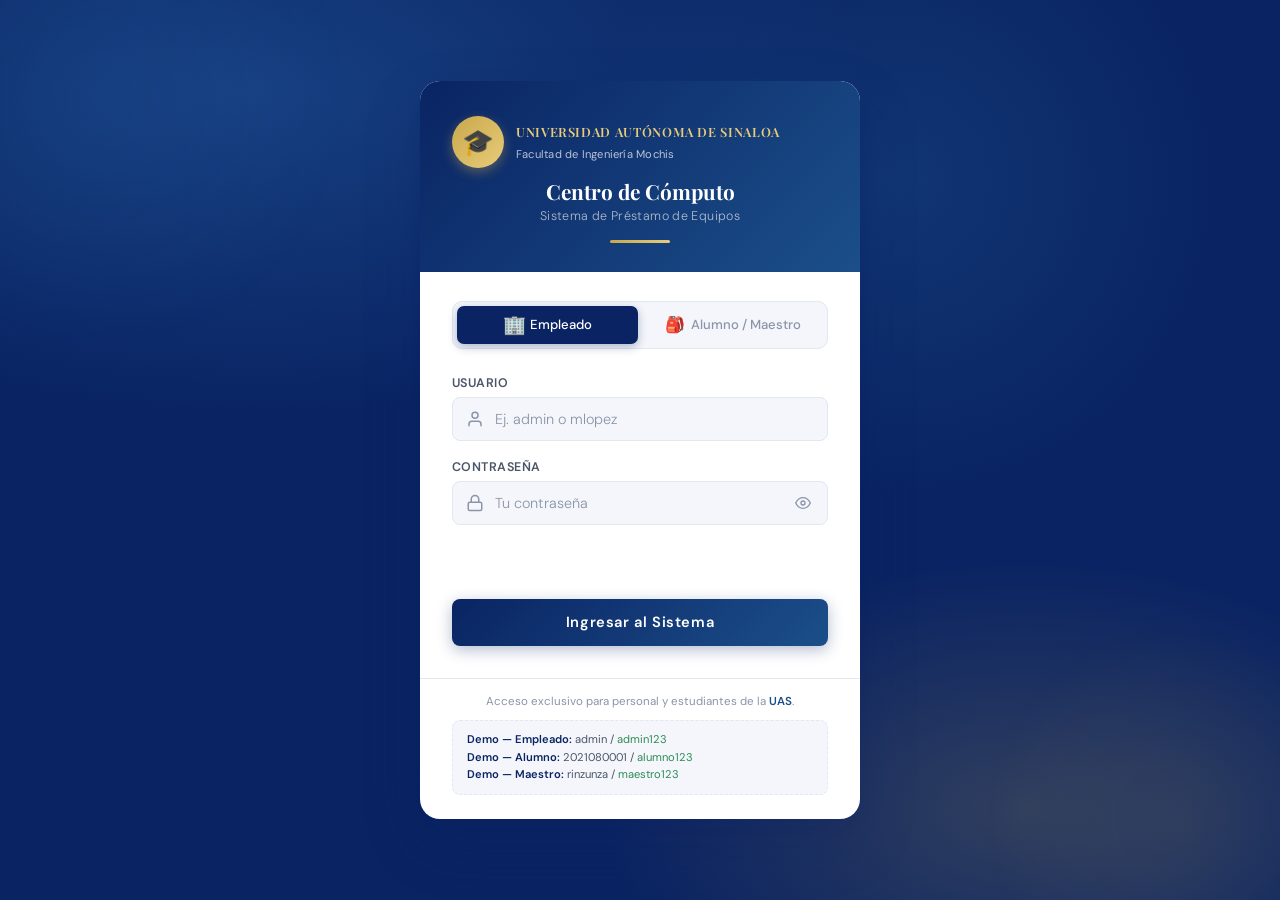
==== dashboard_empleado.html @ b7c156c4 "Initial commit" ====
<!DOCTYPE html>
<html lang="es">
<head>
  <meta charset="UTF-8" />
  <meta name="viewport" content="width=device-width, initial-scale=1.0" />
  <title>Dashboard Empleado | UAS — Préstamo de Equipos</title>
  <link rel="preconnect" href="https://fonts.googleapis.com" />
  <link href="https://fonts.googleapis.com/css2?family=DM+Sans:wght@300;400;500;600&family=Playfair+Display:wght@600;700&display=swap" rel="stylesheet" />
  <style>
    :root {
      --azul-oscuro: #0A2463;
      --azul-medio:  #1B4F8A;
      --dorado:      #C9A84C;
      --blanco:      #FFFFFF;
      --off-white:   #F4F6FB;
      --gris-medio:  #8A95A8;
    }
    *, *::before, *::after { box-sizing: border-box; margin: 0; padding: 0; }
    body {
      font-family: 'DM Sans', system-ui, sans-serif;
      background: var(--off-white);
      min-height: 100vh;
    }
    /* Barra de navegación */
    .topbar {
      background: linear-gradient(135deg, var(--azul-oscuro), var(--azul-medio));
      color: white;
      padding: 0 2rem;
      height: 64px;
      display: flex;
      align-items: center;
      justify-content: space-between;
      box-shadow: 0 2px 12px rgba(10,36,99,0.2);
    }
    .topbar-brand { display: flex; align-items: center; gap: 0.75rem; }
    .topbar-brand .escudo {
      width: 38px; height: 38px;
      background: linear-gradient(135deg, var(--dorado), #E8CC7A);
      border-radius: 50%;
      display: flex; align-items: center; justify-content: center;
      font-size: 1.2rem;
    }
    .topbar-brand span { font-size: 0.88rem; font-weight: 600; letter-spacing: 0.03em; }
    .topbar-right { display: flex; align-items: center; gap: 1rem; }
    .usuario-info { text-align: right; }
    .usuario-info .nombre { font-size: 0.85rem; font-weight: 600; }
    .usuario-info .tipo   { font-size: 0.7rem; color: rgba(255,255,255,0.65); }
    .btn-salir {
      background: rgba(255,255,255,0.15);
      border: 1px solid rgba(255,255,255,0.3);
      color: white;
      padding: 0.4rem 0.9rem;
      border-radius: 6px;
      font-family: inherit;
      font-size: 0.8rem;
      font-weight: 500;
      cursor: pointer;
      transition: background 0.2s;
    }
    .btn-salir:hover { background: rgba(255,255,255,0.25); }

    /* Contenido principal */
    .main { max-width: 1100px; margin: 0 auto; padding: 2rem; }
    .bienvenida {
      background: white;
      border-radius: 14px;
      padding: 2rem;
      box-shadow: 0 4px 16px rgba(10,36,99,0.08);
      margin-bottom: 2rem;
      border-left: 4px solid var(--dorado);
    }
    .bienvenida h1 {
      font-family: 'Playfair Display', serif;
      font-size: 1.5rem;
      color: var(--azul-oscuro);
      margin-bottom: 0.4rem;
    }
    .bienvenida p { color: var(--gris-medio); font-size: 0.88rem; }

    /* Grid de módulos */
    .modulos-grid {
      display: grid;
      grid-template-columns: repeat(auto-fill, minmax(200px, 1fr));
      gap: 1.2rem;
    }
    .modulo-card {
      background: white;
      border-radius: 12px;
      padding: 1.5rem;
      box-shadow: 0 2px 8px rgba(10,36,99,0.07);
      border: 1.5px solid transparent;
      cursor: pointer;
      transition: all 0.2s;
      text-align: center;
    }
    .modulo-card:hover {
      border-color: var(--azul-medio);
      transform: translateY(-2px);
      box-shadow: 0 6px 20px rgba(10,36,99,0.12);
    }
    .modulo-card .icono { font-size: 2rem; margin-bottom: 0.6rem; }
    .modulo-card h3 { font-size: 0.88rem; font-weight: 600; color: var(--azul-oscuro); margin-bottom: 0.25rem; }
    .modulo-card p  { font-size: 0.72rem; color: var(--gris-medio); }
    .badge-fase2 {
      display: inline-block;
      background: #EDF2F7;
      color: var(--gris-medio);
      font-size: 0.65rem;
      padding: 2px 7px;
      border-radius: 10px;
      margin-top: 0.4rem;
      font-weight: 500;
    }
  </style>
</head>
<body>

  <!-- Barra superior -->
  <nav class="topbar">
    <div class="topbar-brand">
      <div class="escudo">🎓</div>
      <span>UAS · Sistema de Préstamo de Equipos</span>
    </div>
    <div class="topbar-right">
      <div class="usuario-info">
        <div class="nombre" id="nav-nombre">Cargando...</div>
        <div class="tipo"   id="nav-tipo">—</div>
      </div>
      <button class="btn-salir" onclick="cerrarSesion()">Cerrar sesión</button>
    </div>
  </nav>

  <!-- Contenido -->
  <main class="main">
    <div class="bienvenida">
      <h1 id="msg-bienvenida">¡Bienvenido!</h1>
      <p>Selecciona un módulo para gestionar el sistema de préstamo de equipos.</p>
    </div>

    <div class="modulos-grid">
      <div class="modulo-card">
        <div class="icono">📋</div>
        <h3>Nuevo Préstamo</h3>
        <p>Registrar solicitud de equipo</p>
        <span class="badge-fase2">Fase 2</span>
      </div>
      <div class="modulo-card">
        <div class="icono">🔄</div>
        <h3>Devoluciones</h3>
        <p>Registrar equipo devuelto</p>
        <span class="badge-fase2">Fase 2</span>
      </div>
      <div class="modulo-card">
        <div class="icono">💻</div>
        <h3>Inventario</h3>
        <p>Gestionar catálogo de equipos</p>
        <span class="badge-fase2">Fase 2</span>
      </div>
      <div class="modulo-card">
        <div class="icono">📊</div>
        <h3>Reportes</h3>
        <p>Historial y estadísticas</p>
        <span class="badge-fase2">Fase 2</span>
      </div>
      <div class="modulo-card">
        <div class="icono">👥</div>
        <h3>Usuarios</h3>
        <p>Administrar cuentas</p>
        <span class="badge-fase2">Fase 2</span>
      </div>
      <div class="modulo-card">
        <div class="icono">⚙️</div>
        <h3>Configuración</h3>
        <p>Ajustes del sistema</p>
        <span class="badge-fase2">Fase 2</span>
      </div>
    </div>
  </main>

  <script src="database.js"></script>
  <script>
    // Protección de ruta: verificar sesión activa
    (function() {
      const sesion = JSON.parse(sessionStorage.getItem('uas_session') || 'null');
      if (!sesion || sesion.tipo !== 'Empleado') {
        window.location.href = 'index.html';
        return;
      }
      // Poblar datos en la UI
      document.getElementById('nav-nombre').textContent = sesion.nombre;
      document.getElementById('nav-tipo').textContent   = `${sesion.tipo} · ${sesion.unidad || 'UAS'}`;
      document.getElementById('msg-bienvenida').textContent =
        `¡Bienvenido, ${sesion.nombre.split(' ')[0]}!`;
    })();

    function cerrarSesion() {
      sessionStorage.removeItem('uas_session');
      window.location.href = 'index.html';
    }
  </script>
</body>
</html>
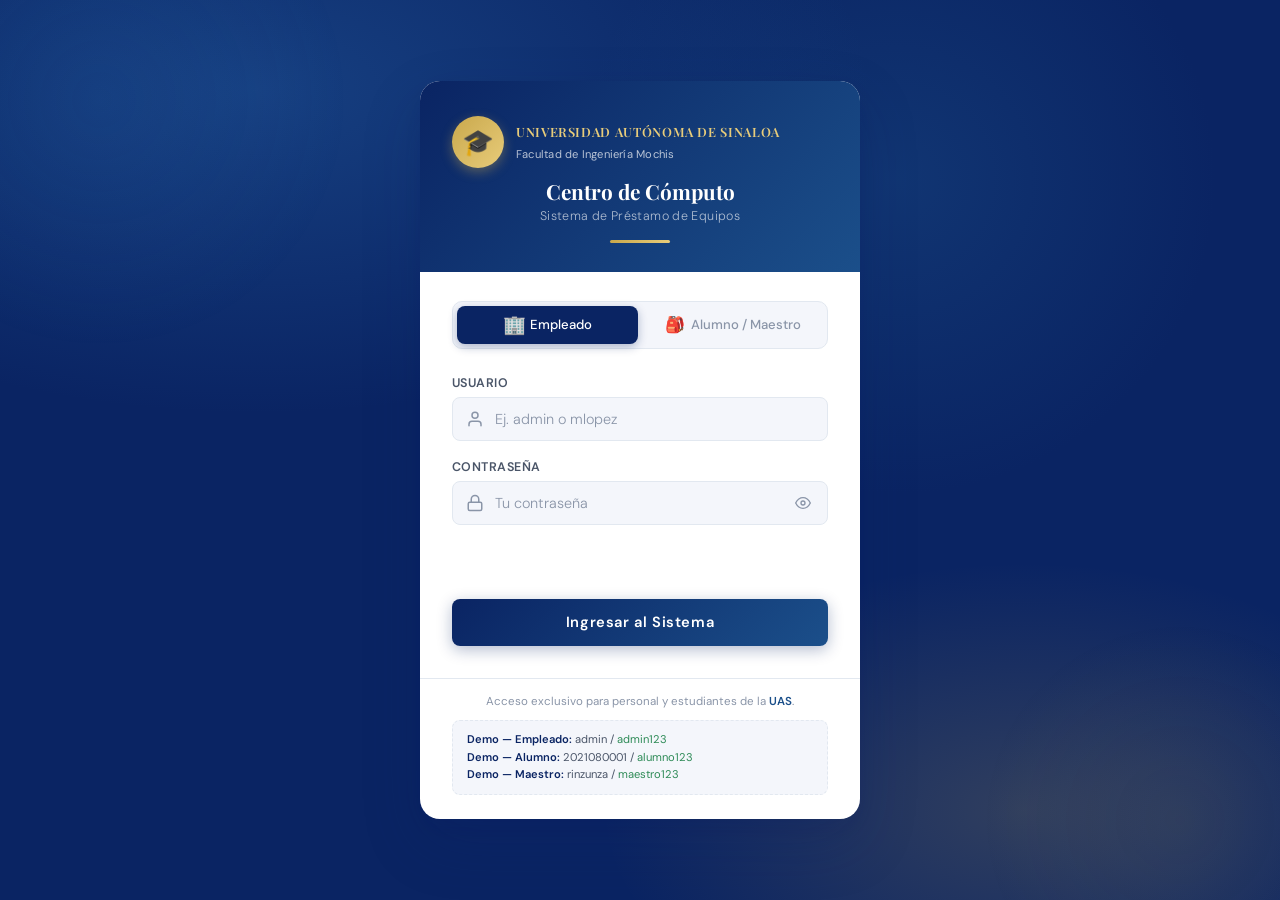
==== commit 74e32ab4: "wp" ====
--- a/dashboard_empleado.html
+++ b/dashboard_empleado.html
@@ -4,119 +4,20 @@
   <meta charset="UTF-8" />
   <meta name="viewport" content="width=device-width, initial-scale=1.0" />
   <title>Dashboard Empleado | UAS — Préstamo de Equipos</title>
+
+  <!-- Fuentes Google (preconnect completo, igual que index.html) -->
   <link rel="preconnect" href="https://fonts.googleapis.com" />
+  <link rel="preconnect" href="https://fonts.gstatic.com" crossorigin />
   <link href="https://fonts.googleapis.com/css2?family=DM+Sans:wght@300;400;500;600&family=Playfair+Display:wght@600;700&display=swap" rel="stylesheet" />
-  <style>
-    :root {
-      --azul-oscuro: #0A2463;
-      --azul-medio:  #1B4F8A;
-      --dorado:      #C9A84C;
-      --blanco:      #FFFFFF;
-      --off-white:   #F4F6FB;
-      --gris-medio:  #8A95A8;
-    }
-    *, *::before, *::after { box-sizing: border-box; margin: 0; padding: 0; }
-    body {
-      font-family: 'DM Sans', system-ui, sans-serif;
-      background: var(--off-white);
-      min-height: 100vh;
-    }
-    /* Barra de navegación */
-    .topbar {
-      background: linear-gradient(135deg, var(--azul-oscuro), var(--azul-medio));
-      color: white;
-      padding: 0 2rem;
-      height: 64px;
-      display: flex;
-      align-items: center;
-      justify-content: space-between;
-      box-shadow: 0 2px 12px rgba(10,36,99,0.2);
-    }
-    .topbar-brand { display: flex; align-items: center; gap: 0.75rem; }
-    .topbar-brand .escudo {
-      width: 38px; height: 38px;
-      background: linear-gradient(135deg, var(--dorado), #E8CC7A);
-      border-radius: 50%;
-      display: flex; align-items: center; justify-content: center;
-      font-size: 1.2rem;
-    }
-    .topbar-brand span { font-size: 0.88rem; font-weight: 600; letter-spacing: 0.03em; }
-    .topbar-right { display: flex; align-items: center; gap: 1rem; }
-    .usuario-info { text-align: right; }
-    .usuario-info .nombre { font-size: 0.85rem; font-weight: 600; }
-    .usuario-info .tipo   { font-size: 0.7rem; color: rgba(255,255,255,0.65); }
-    .btn-salir {
-      background: rgba(255,255,255,0.15);
-      border: 1px solid rgba(255,255,255,0.3);
-      color: white;
-      padding: 0.4rem 0.9rem;
-      border-radius: 6px;
-      font-family: inherit;
-      font-size: 0.8rem;
-      font-weight: 500;
-      cursor: pointer;
-      transition: background 0.2s;
-    }
-    .btn-salir:hover { background: rgba(255,255,255,0.25); }
 
-    /* Contenido principal */
-    .main { max-width: 1100px; margin: 0 auto; padding: 2rem; }
-    .bienvenida {
-      background: white;
-      border-radius: 14px;
-      padding: 2rem;
-      box-shadow: 0 4px 16px rgba(10,36,99,0.08);
-      margin-bottom: 2rem;
-      border-left: 4px solid var(--dorado);
-    }
-    .bienvenida h1 {
-      font-family: 'Playfair Display', serif;
-      font-size: 1.5rem;
-      color: var(--azul-oscuro);
-      margin-bottom: 0.4rem;
-    }
-    .bienvenida p { color: var(--gris-medio); font-size: 0.88rem; }
-
-    /* Grid de módulos */
-    .modulos-grid {
-      display: grid;
-      grid-template-columns: repeat(auto-fill, minmax(200px, 1fr));
-      gap: 1.2rem;
-    }
-    .modulo-card {
-      background: white;
-      border-radius: 12px;
-      padding: 1.5rem;
-      box-shadow: 0 2px 8px rgba(10,36,99,0.07);
-      border: 1.5px solid transparent;
-      cursor: pointer;
-      transition: all 0.2s;
-      text-align: center;
-    }
-    .modulo-card:hover {
-      border-color: var(--azul-medio);
-      transform: translateY(-2px);
-      box-shadow: 0 6px 20px rgba(10,36,99,0.12);
-    }
-    .modulo-card .icono { font-size: 2rem; margin-bottom: 0.6rem; }
-    .modulo-card h3 { font-size: 0.88rem; font-weight: 600; color: var(--azul-oscuro); margin-bottom: 0.25rem; }
-    .modulo-card p  { font-size: 0.72rem; color: var(--gris-medio); }
-    .badge-fase2 {
-      display: inline-block;
-      background: #EDF2F7;
-      color: var(--gris-medio);
-      font-size: 0.65rem;
-      padding: 2px 7px;
-      border-radius: 10px;
-      margin-top: 0.4rem;
-      font-weight: 500;
-    }
-  </style>
+  <!-- Hojas de estilo -->
+  <link rel="stylesheet" href="css/base.css" />
+  <link rel="stylesheet" href="css/dashboard.css" />
 </head>
 <body>
 
   <!-- Barra superior -->
-  <nav class="topbar">
+  <nav class="topbar topbar--empleado">
     <div class="topbar-brand">
       <div class="escudo">🎓</div>
       <span>UAS · Sistema de Préstamo de Equipos</span>
@@ -138,37 +39,37 @@
     </div>
 
     <div class="modulos-grid">
-      <div class="modulo-card">
+      <div class="modulo-card modulo-card--empleado">
         <div class="icono">📋</div>
         <h3>Nuevo Préstamo</h3>
         <p>Registrar solicitud de equipo</p>
         <span class="badge-fase2">Fase 2</span>
       </div>
-      <div class="modulo-card">
+      <div class="modulo-card modulo-card--empleado">
         <div class="icono">🔄</div>
         <h3>Devoluciones</h3>
         <p>Registrar equipo devuelto</p>
         <span class="badge-fase2">Fase 2</span>
       </div>
-      <div class="modulo-card">
+      <div class="modulo-card modulo-card--empleado">
         <div class="icono">💻</div>
         <h3>Inventario</h3>
         <p>Gestionar catálogo de equipos</p>
         <span class="badge-fase2">Fase 2</span>
       </div>
-      <div class="modulo-card">
+      <div class="modulo-card modulo-card--empleado">
         <div class="icono">📊</div>
         <h3>Reportes</h3>
         <p>Historial y estadísticas</p>
         <span class="badge-fase2">Fase 2</span>
       </div>
-      <div class="modulo-card">
+      <div class="modulo-card modulo-card--empleado">
         <div class="icono">👥</div>
         <h3>Usuarios</h3>
         <p>Administrar cuentas</p>
         <span class="badge-fase2">Fase 2</span>
       </div>
-      <div class="modulo-card">
+      <div class="modulo-card modulo-card--empleado">
         <div class="icono">⚙️</div>
         <h3>Configuración</h3>
         <p>Ajustes del sistema</p>
@@ -177,16 +78,14 @@
     </div>
   </main>
 
-  <script src="database.js"></script>
+  <script src="js/database.js"></script>
   <script>
-    // Protección de ruta: verificar sesión activa
     (function() {
       const sesion = JSON.parse(sessionStorage.getItem('uas_session') || 'null');
       if (!sesion || sesion.tipo !== 'Empleado') {
         window.location.href = 'index.html';
         return;
       }
-      // Poblar datos en la UI
       document.getElementById('nav-nombre').textContent = sesion.nombre;
       document.getElementById('nav-tipo').textContent   = `${sesion.tipo} · ${sesion.unidad || 'UAS'}`;
       document.getElementById('msg-bienvenida').textContent =
@@ -198,5 +97,6 @@
       window.location.href = 'index.html';
     }
   </script>
+
 </body>
 </html>
--- a/css/base.css
+++ b/css/base.css
@@ -0,0 +1,73 @@
+/* ============================================================
+   BASE.CSS — Variables globales y reset
+   Sistema de Préstamo de Equipos | UAS FIM
+   ============================================================
+   Colores institucionales UAS:
+     Azul marino principal : #0A2463
+     Azul medio            : #1B4F8A
+     Dorado UAS            : #C9A84C
+     Verde esmeralda       : #2E8B57
+     Blanco / Off-white    : #F8F9FC
+     Texto oscuro          : #1A1E2E
+   ============================================================ */
+
+/* ─── Reset ───────────────────────────────────────────────── */
+*, *::before, *::after {
+  box-sizing: border-box;
+  margin: 0;
+  padding: 0;
+}
+
+/* ─── Variables globales ──────────────────────────────────── */
+:root {
+  /* Paleta */
+  --azul-oscuro:   #0A2463;
+  --azul-medio:    #1B4F8A;
+  --azul-claro:    #2D72B8;
+  --dorado:        #C9A84C;
+  --dorado-suave:  #E8CC7A;
+  --verde:         #2E8B57;
+  --blanco:        #FFFFFF;
+  --off-white:     #F4F6FB;
+  --gris-claro:    #E2E8F0;
+  --gris-medio:    #8A95A8;
+  --texto-oscuro:  #1A1E2E;
+  --texto-medio:   #4A5568;
+  --error:         #E53E3E;
+  --error-bg:      #FFF5F5;
+
+  /* Sombras */
+  --sombra-card:   0 24px 60px rgba(10, 36, 99, 0.18),
+                   0  8px 20px rgba(10, 36, 99, 0.10);
+
+  /* Bordes */
+  --radio:         20px;   /* Radio grande — tarjeta principal */
+  --radio-sm:       8px;   /* Radio pequeño — inputs, botones  */
+
+  /* Transición estándar */
+  --transicion:    0.25s cubic-bezier(0.4, 0, 0.2, 1);
+
+  /* Fuentes (cargadas vía <link> en el HTML) */
+  --fuente-display: 'Playfair Display', 'Georgia', serif;
+  --fuente-ui:      'DM Sans', 'Segoe UI', system-ui, sans-serif;
+}
+
+/* ─── Base HTML / body ────────────────────────────────────── */
+html {
+  height: 100%;
+}
+
+body {
+  font-family: var(--fuente-ui);
+  color: var(--texto-oscuro);
+  min-height: 100vh;
+  -webkit-font-smoothing: antialiased;
+}
+
+/* ─── Accesibilidad: reducir movimiento ───────────────────── */
+@media (prefers-reduced-motion: reduce) {
+  *, *::before, *::after {
+    animation-duration: 0.01ms !important;
+    transition-duration: 0.01ms !important;
+  }
+}
--- a/css/dashboard.css
+++ b/css/dashboard.css
@@ -0,0 +1,267 @@
+/* ============================================================
+   DASHBOARD.CSS — Estilos compartidos de los dashboards
+   Sistema de Préstamo de Equipos | UAS FIM
+   ============================================================ */
+
+/* ─── Fondo base ──────────────────────────────────────────── */
+body {
+  background: var(--off-white);
+}
+
+/* ─── Barra de navegación superior ───────────────────────── */
+.topbar {
+  color: var(--blanco);
+  padding: 0 2rem;
+  height: 64px;
+  display: flex;
+  align-items: center;
+  justify-content: space-between;
+  box-shadow: 0 2px 12px rgba(10, 36, 99, 0.2);
+  position: sticky;
+  top: 0;
+  z-index: 100;
+}
+
+/* Variante azul — Empleado */
+.topbar--empleado {
+  background: linear-gradient(135deg, var(--azul-oscuro), var(--azul-medio));
+}
+
+/* Variante verde — Alumno / Maestro */
+.topbar--usuario {
+  background: linear-gradient(135deg, var(--azul-oscuro), var(--verde));
+}
+
+.topbar-brand {
+  display: flex;
+  align-items: center;
+  gap: 0.75rem;
+}
+
+.topbar-brand .escudo {
+  width: 38px; height: 38px;
+  background: linear-gradient(135deg, var(--dorado), var(--dorado-suave));
+  border-radius: 50%;
+  display: flex;
+  align-items: center;
+  justify-content: center;
+  font-size: 1.2rem;
+  flex-shrink: 0;
+}
+
+.topbar-brand span {
+  font-size: 0.88rem;
+  font-weight: 600;
+  letter-spacing: 0.03em;
+}
+
+.topbar-right {
+  display: flex;
+  align-items: center;
+  gap: 1rem;
+}
+
+.usuario-info {
+  text-align: right;
+}
+
+.usuario-info .nombre {
+  font-size: 0.85rem;
+  font-weight: 600;
+}
+
+.usuario-info .tipo {
+  font-size: 0.7rem;
+  color: rgba(255, 255, 255, 0.65);
+}
+
+.btn-salir {
+  background: rgba(255, 255, 255, 0.15);
+  border: 1px solid rgba(255, 255, 255, 0.3);
+  color: var(--blanco);
+  padding: 0.4rem 0.9rem;
+  border-radius: 6px;
+  font-family: var(--fuente-ui);
+  font-size: 0.8rem;
+  font-weight: 500;
+  cursor: pointer;
+  transition: background var(--transicion);
+}
+
+.btn-salir:hover {
+  background: rgba(255, 255, 255, 0.25);
+}
+
+/* ─── Área principal ──────────────────────────────────────── */
+.main {
+  max-width: 1100px;
+  margin: 0 auto;
+  padding: 2rem;
+}
+
+/* ─── Tarjeta de bienvenida (Empleado) ────────────────────── */
+.bienvenida {
+  background: var(--blanco);
+  border-radius: 14px;
+  padding: 2rem;
+  box-shadow: 0 4px 16px rgba(10, 36, 99, 0.08);
+  margin-bottom: 2rem;
+  border-left: 4px solid var(--dorado);
+}
+
+.bienvenida h1 {
+  font-family: var(--fuente-display);
+  font-size: 1.5rem;
+  color: var(--azul-oscuro);
+  margin-bottom: 0.4rem;
+}
+
+.bienvenida p {
+  color: var(--gris-medio);
+  font-size: 0.88rem;
+}
+
+/* ─── Tarjeta de perfil (Alumno / Maestro) ────────────────── */
+.perfil-card {
+  background: var(--blanco);
+  border-radius: 14px;
+  padding: 1.8rem 2rem;
+  box-shadow: 0 4px 16px rgba(10, 36, 99, 0.08);
+  margin-bottom: 1.5rem;
+  display: flex;
+  align-items: center;
+  gap: 1.5rem;
+  border-left: 4px solid var(--verde);
+}
+
+.perfil-avatar {
+  width: 60px; height: 60px;
+  border-radius: 50%;
+  background: linear-gradient(135deg, var(--azul-medio), var(--azul-oscuro));
+  display: flex;
+  align-items: center;
+  justify-content: center;
+  font-size: 1.6rem;
+  flex-shrink: 0;
+}
+
+.perfil-datos h2 {
+  font-family: var(--fuente-display);
+  font-size: 1.25rem;
+  color: var(--azul-oscuro);
+}
+
+.perfil-datos p {
+  font-size: 0.8rem;
+  color: var(--gris-medio);
+  margin-top: 0.2rem;
+}
+
+.perfil-badges {
+  display: flex;
+  gap: 0.5rem;
+  margin-top: 0.5rem;
+  flex-wrap: wrap;
+}
+
+.badge {
+  background: var(--off-white);
+  border: 1px solid var(--gris-claro);
+  font-size: 0.7rem;
+  font-weight: 600;
+  color: var(--azul-medio);
+  padding: 3px 10px;
+  border-radius: 20px;
+}
+
+/* ─── Grid de módulos ─────────────────────────────────────── */
+.modulos-grid {
+  display: grid;
+  grid-template-columns: repeat(auto-fill, minmax(200px, 1fr));
+  gap: 1.2rem;
+}
+
+.modulo-card {
+  background: var(--blanco);
+  border-radius: 12px;
+  padding: 1.5rem;
+  box-shadow: 0 2px 8px rgba(10, 36, 99, 0.07);
+  border: 1.5px solid transparent;
+  cursor: pointer;
+  transition: all var(--transicion);
+  text-align: center;
+}
+
+.modulo-card .icono {
+  font-size: 2rem;
+  margin-bottom: 0.6rem;
+}
+
+.modulo-card h3 {
+  font-size: 0.88rem;
+  font-weight: 600;
+  color: var(--azul-oscuro);
+  margin-bottom: 0.25rem;
+}
+
+.modulo-card p {
+  font-size: 0.72rem;
+  color: var(--gris-medio);
+}
+
+/* Variante hover azul — Empleado */
+.modulo-card--empleado:hover {
+  border-color: var(--azul-medio);
+  transform: translateY(-2px);
+  box-shadow: 0 6px 20px rgba(10, 36, 99, 0.12);
+}
+
+/* Variante hover verde — Alumno / Maestro */
+.modulo-card--usuario:hover {
+  border-color: var(--verde);
+  transform: translateY(-2px);
+  box-shadow: 0 6px 20px rgba(46, 139, 87, 0.12);
+}
+
+/* ─── Badge de fase pendiente ─────────────────────────────── */
+.badge-fase2 {
+  display: inline-block;
+  background: #EDF2F7;
+  color: var(--gris-medio);
+  font-size: 0.65rem;
+  padding: 2px 7px;
+  border-radius: 10px;
+  margin-top: 0.4rem;
+  font-weight: 500;
+}
+
+/* ─── Responsive ──────────────────────────────────────────── */
+@media (max-width: 600px) {
+  .topbar {
+    padding: 0 1rem;
+    height: auto;
+    min-height: 64px;
+    flex-wrap: wrap;
+    gap: 0.5rem;
+    padding-top: 0.75rem;
+    padding-bottom: 0.75rem;
+  }
+
+  .main {
+    padding: 1.2rem 1rem;
+  }
+
+  .modulos-grid {
+    grid-template-columns: repeat(auto-fill, minmax(160px, 1fr));
+    gap: 0.9rem;
+  }
+
+  .perfil-card {
+    flex-direction: column;
+    text-align: center;
+  }
+
+  .perfil-badges {
+    justify-content: center;
+  }
+}
